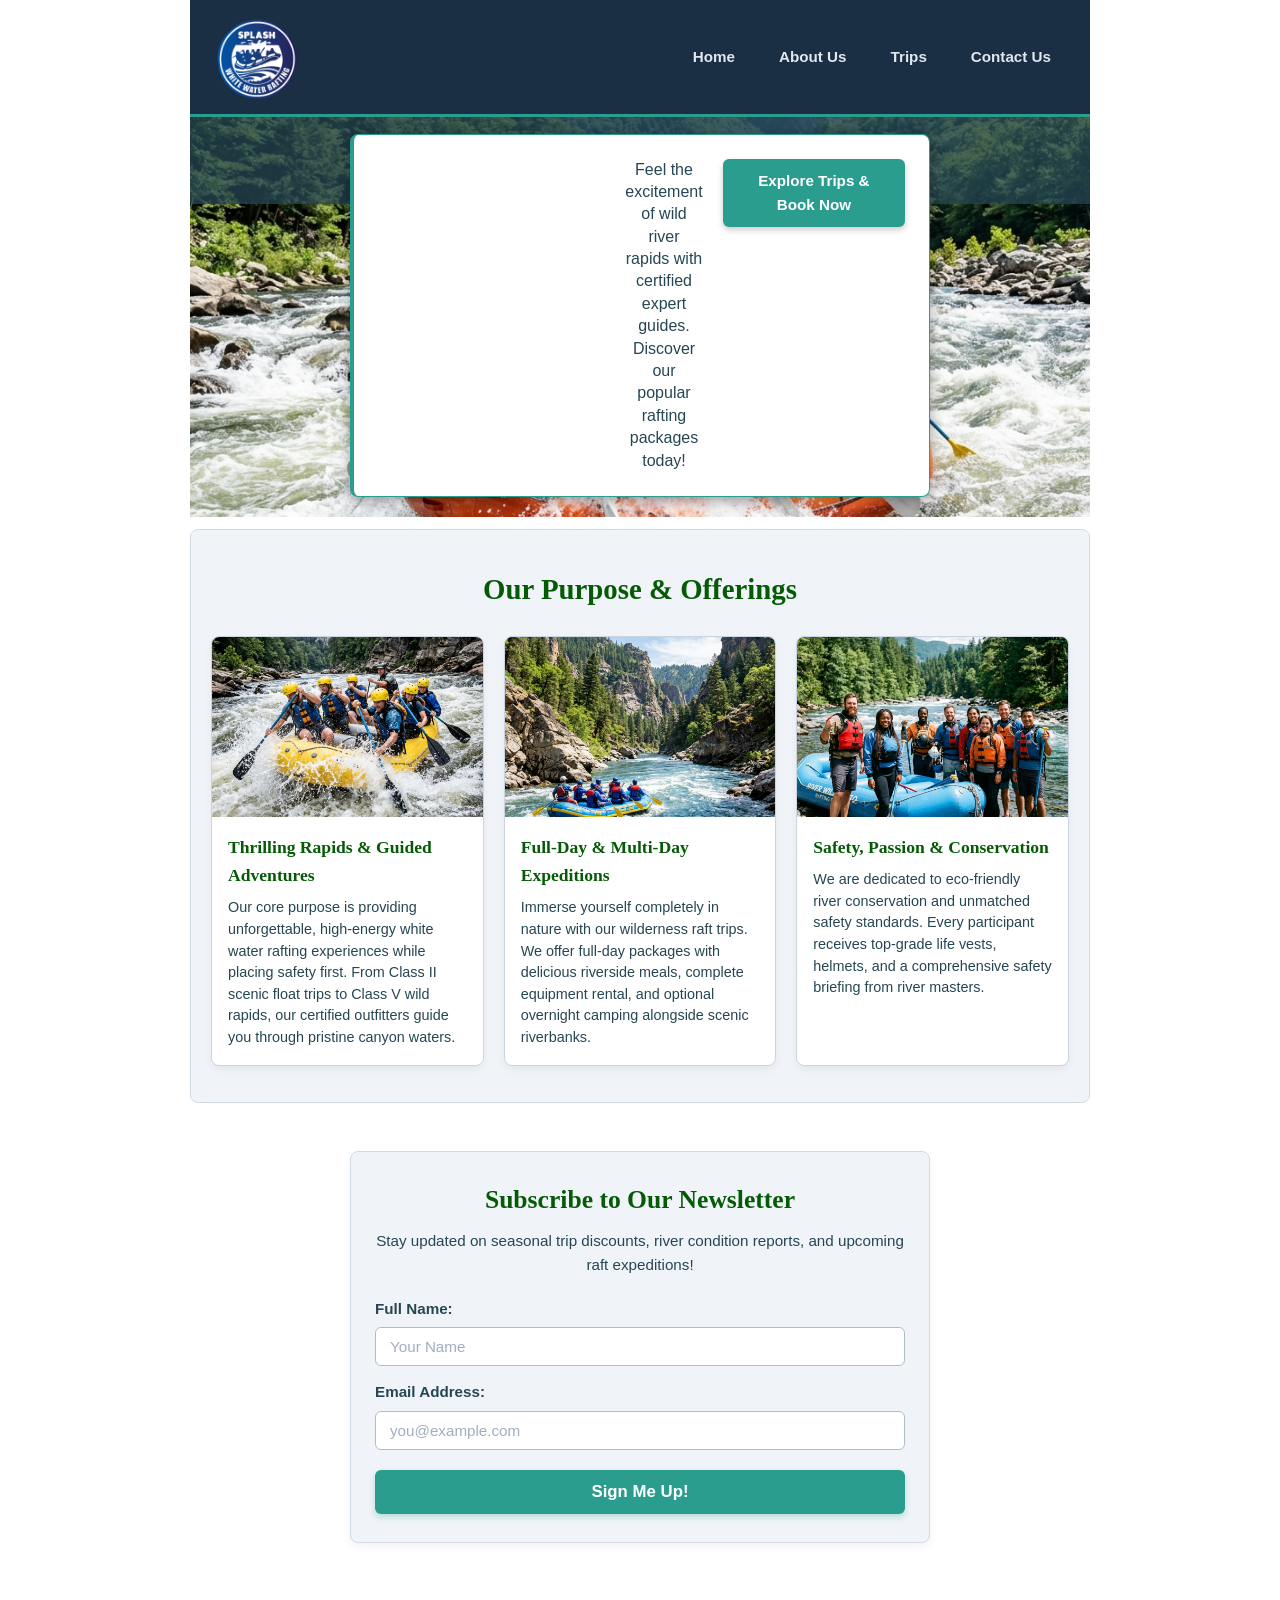
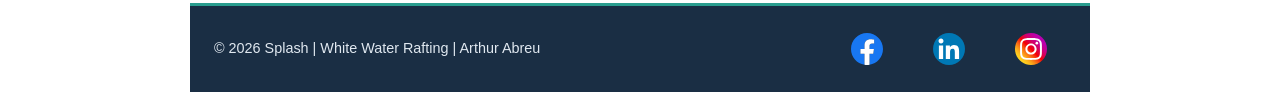
==== wwr/index.html @ dea3cf83 "feat: add About Us page with company history and adventure gallery" ====
<!DOCTYPE html>
<html lang="en-US">

<head>
    <meta charset="UTF-8">
    <meta name="viewport" content="width=device-width, initial-scale=1.0">
    <title>Home | Splash White Water Rafting</title>
    <meta name="description"
        content="Welcome to Splash White Water Rafting! Experience thrilling guided raft trips, breathtaking river views, and unforgettable wilderness adventures.">
    <meta name="author" content="Arthur Abreu">
    <link rel="stylesheet" href="styles/rafting.css">
</head>

<body>

    <header>
        <img src="images/logo.png" alt="Splash White Water Rafting Logo">
        <nav>
            <ul>
                <li><a href="index.html">Home</a></li>
                <li><a href="about.html">About Us</a></li>
                <li><a href="trips.html">Trips</a></li>
                <li><a href="contact.html">Contact Us</a></li>
            </ul>
        </nav>
    </header>

    <main>
        <!-- Hero Section -->
        <div class="hero">
            <img src="images/hero_rafting.png" alt="Thrilling white water rafting down wild river rapids with mountain views">
            <h1>Splash White Water Rafting</h1>
            <article class="hero-cta">
                <h2>Have An Adventure of a Lifetime!</h2>
                <p>Feel the excitement of wild river rapids with certified expert guides. Discover our popular rafting packages today!</p>
                <a href="trips.html" class="cta-button">Explore Trips &amp; Book Now</a>
            </article>
        </div>

        <!-- Purpose & Offerings Section (CSS Grid) -->
        <section class="purpose-offerings">
            <h2>Our Purpose &amp; Offerings</h2>
            <div class="offerings-grid">
                <article class="offering-card">
                    <img src="images/rapid_adventure.png" alt="Rafters conquering churning white water rapids">
                    <div class="card-content">
                        <h3>Thrilling Rapids &amp; Guided Adventures</h3>
                        <p>Our core purpose is providing unforgettable, high-energy white water rafting experiences while placing safety first. From Class II scenic float trips to Class V wild rapids, our certified outfitters guide you through pristine canyon waters.</p>
                    </div>
                </article>

                <article class="offering-card">
                    <img src="images/river_expedition.png" alt="Group of adventurers on a scenic river raft trip through canyon">
                    <div class="card-content">
                        <h3>Full-Day &amp; Multi-Day Expeditions</h3>
                        <p>Immerse yourself completely in nature with our wilderness raft trips. We offer full-day packages with delicious riverside meals, complete equipment rental, and optional overnight camping alongside scenic riverbanks.</p>
                    </div>
                </article>

                <article class="offering-card">
                    <img src="images/rafting_guides.png" alt="Friendly professional white water rafting guide team">
                    <div class="card-content">
                        <h3>Safety, Passion &amp; Conservation</h3>
                        <p>We are dedicated to eco-friendly river conservation and unmatched safety standards. Every participant receives top-grade life vests, helmets, and a comprehensive safety briefing from river masters.</p>
                    </div>
                </article>
            </div>
        </section>

        <!-- Newsletter Sign-Up Form Section -->
        <section class="newsletter-section">
            <div class="newsletter-container">
                <h2>Subscribe to Our Newsletter</h2>
                <p>Stay updated on seasonal trip discounts, river condition reports, and upcoming raft expeditions!</p>
                <form action="#" method="post" class="newsletter-form">
                    <div class="form-item">
                        <label for="fname">Full Name:</label>
                        <input type="text" id="fname" name="fname" placeholder="Your Name" required>
                    </div>
                    <div class="form-item">
                        <label for="email">Email Address:</label>
                        <input type="email" id="email" name="email" placeholder="you@example.com" required>
                    </div>
                    <button type="submit" class="submit-button">Sign Me Up!</button>
                </form>
            </div>
        </section>
    </main>

    <footer>
        <p>&#169; 2026 Splash | White Water Rafting | Arthur Abreu</p>
        <nav class="socialmedia">
            <a href="https://facebook.com" target="_blank">
                <img src="images/facebook.svg" alt="Visit our Facebook page">
            </a>
            <a href="https://linkedin.com" target="_blank">
                <img src="images/linkedin.svg" alt="Visit our LinkedIn page">
            </a>
            <a href="https://instagram.com" target="_blank">
                <img src="images/instagram.svg" alt="Visit our Instagram page">
            </a>
        </nav>
    </footer>

</body>

</html>
---- wwr/styles/rafting.css ----
:root {
  --primary-color: #055a05;
  --accent1-color: #264653;
  --accent2-color: #2a9d8f;
  --light-bg: #f0f4f8;
  --header-bg: #1a2e44;
  --footer-bg: #1a2e44;
  --nav-link-color: #e0e8f0;
  --heading-font: "Georgia", "Times New Roman", serif;
  --body-font: Arial, Helvetica, sans-serif;
  --max-width: 900px;
}

* {
  margin: 0;
  padding: 0;
  box-sizing: border-box;
}

body {
  font-family: var(--body-font);
  color: var(--accent1-color);
  background-color: #fff;
  line-height: 1.6;
}

h1,
h2,
h3 {
  font-family: var(--heading-font);
  color: var(--primary-color);
}

header {
  display: grid;
  grid-template-columns: auto 1fr;
  align-items: center;
  width: var(--max-width);
  margin: 0 auto;
  padding: 12px 20px;
  background-color: var(--header-bg);
  border-bottom: 3px solid var(--accent2-color);
}

header img {
  width: 90px;
  height: 90px;
  object-fit: contain;
}

nav {
  display: flex;
  justify-content: flex-end;
}

nav ul {
  display: flex;
  list-style: none;
  gap: 6px;
}

nav a {
  display: block;
  padding: 10px 18px;
  text-decoration: none;
  color: var(--nav-link-color);
  font-size: 0.95rem;
  font-weight: 600;
  border: 1px solid transparent;
  border-radius: 4px;
  transition: color 0.2s ease, background-color 0.2s ease, border-color 0.2s ease;
}

main {
  width: var(--max-width);
  margin: 0 auto;
}

.hero {
  position: relative;
  overflow: hidden;
}

.hero>img {
  display: block;
  width: 100%;
  height: 320px;
  object-fit: cover;
}

h1 {
  position: absolute;
  top: 0;
  width: 100%;
  padding: 18px 24px;
  text-align: center;
  font-size: 2rem;
  background-color: rgba(38, 70, 83, 0.75);
  color: #fff;
}

.hero article {
  display: flex;
  align-items: flex-start;
  gap: 20px;
  padding: 24px;
  background-color: #fff;
  border-left: 4px solid var(--accent2-color);
  margin: 0;
  position: absolute;
}

.hero article p {
  flex: 1;
  margin: 0;
  font-size: 1rem;
  color: var(--accent1-color);
}

.hero article img {
  width: 140px;
  height: 110px;
  object-fit: cover;
  border-radius: 6px;
  flex-shrink: 0;
  float: right;
}

.history {
  background-color: var(--light-bg);
  padding: 36px 24px;
  margin-top: 8px;
}

.history h2 {
  text-align: center;
  font-size: 1.8rem;
  margin-bottom: 24px;
  color: var(--primary-color);
}

.history-layout {
  display: grid;
  grid-template-columns: 1fr auto 1fr;
  gap: 24px;
  align-items: start;
}

.history-layout p {
  margin: 0;
  font-size: 0.95rem;
  line-height: 1.7;
  color: var(--accent1-color);
}

.history-layout img {
  width: 180px;
  height: 160px;
  object-fit: cover;
  border-radius: 6px;
  border: 3px solid var(--accent2-color);
  align-self: center;
}

.adventures {
  padding: 36px 24px;
  background-color: #fff;
  margin-top: 8px;
}

.adventures h2 {
  text-align: center;
  font-size: 1.8rem;
  margin-bottom: 28px;
  color: var(--primary-color);
}

.adventures-grid {
  display: flex;
  gap: 12px;
  justify-content: space-between;
}

.adventures-grid figure {
  flex: 1;
  display: flex;
  flex-direction: column;
  align-items: center;
  text-align: center;
  background-color: var(--light-bg);
  border-radius: 8px;
  overflow: hidden;
  border: 1px solid #d0dbe5;
}

.adventures-grid figure img {
  width: 100%;
  height: 130px;
  object-fit: cover;
  display: block;
}

.adventures-grid figcaption {
  padding: 8px 6px;
  font-size: 0.8rem;
  font-weight: 600;
  color: var(--accent1-color);
  line-height: 1.3;
}

footer {
  display: flex;
  justify-content: space-between;
  align-items: center;
  width: var(--max-width);
  margin: 0 auto;
  padding: 16px 24px;
  background-color: var(--footer-bg);
  border-top: 3px solid var(--accent2-color);
}

footer p {
  margin: 0;
  color: var(--nav-link-color);
  font-size: 0.9rem;
}

.socialmedia {
  display: flex;
  gap: 12px;
  align-items: center;
}

.socialmedia a {
  display: inline-flex;
  align-items: center;
  justify-content: center;
  text-decoration: none;
  transition: transform 0.2s ease, opacity 0.2s ease;
}

.socialmedia img {
  width: 32px;
  height: 32px;
  object-fit: contain;
}


.sr-only {
  position: absolute;
  width: 1px;
  height: 1px;
  padding: 0;
  margin: -1px;
  overflow: hidden;
  clip: rect(0, 0, 0, 0);
  white-space: nowrap;
  border: 0;
}

.company-info-header {
  text-align: center;
  margin: 28px 0 24px 0;
  padding: 0 16px;
}

.company-info-header h1 {
  position: static;
  background-color: transparent;
  color: var(--primary-color);
  font-size: 2.2rem;
  padding: 0 0 10px 0;
  margin: 0;
}

.company-address {
  font-size: 1.1rem;
  font-weight: bold;
  color: var(--accent1-color);
  margin-bottom: 4px;
}

.company-phone {
  font-size: 1rem;
  font-weight: bold;
  color: var(--accent1-color);
  margin-bottom: 4px;
}

.company-email a {
  color: var(--accent2-color);
  text-decoration: none;
  font-weight: 600;
}

.company-email a:hover {
  text-decoration: underline;
  color: var(--primary-color);
}

.contact-section {
  padding: 0 12px;
  margin-bottom: 36px;
}

.contact-grid {
  display: grid;
  grid-template-columns: 1fr 1fr;
  gap: 24px;
  align-items: stretch;
}

.map-container {
  width: 100%;
  height: 100%;
  min-height: 420px;
  border-radius: 8px;
  overflow: hidden;
  border: 2px solid var(--accent2-color);
  box-shadow: 0 4px 10px rgba(0, 0, 0, 0.08);
}

.map-container iframe {
  width: 100%;
  height: 100%;
  min-height: 420px;
  display: block;
}

.contact-form {
  display: flex;
  flex-direction: column;
  gap: 14px;
  background-color: var(--light-bg);
  padding: 24px;
  border-radius: 8px;
  border: 1px solid #d0dbe5;
  box-shadow: 0 4px 10px rgba(0, 0, 0, 0.05);
}

.form-item {
  display: flex;
  flex-direction: column;
  gap: 6px;
}

.form-item label {
  font-size: 0.95rem;
  font-weight: 600;
  color: var(--accent1-color);
}

.form-item input[type="text"],
.form-item input[type="email"],
.form-item textarea {
  width: 100%;
  padding: 10px 14px;
  font-family: var(--body-font);
  font-size: 0.95rem;
  border: 1px solid #b0bec5;
  border-radius: 6px;
  background-color: #fff;
  color: #2d3748;
  transition: border-color 0.2s ease, box-shadow 0.2s ease;
}

.form-item input::placeholder,
.form-item textarea::placeholder {
  color: #a0aec0;
}

.form-item input:focus,
.form-item textarea:focus {
  outline: none;
  border-color: var(--accent2-color);
  box-shadow: 0 0 0 3px rgba(42, 157, 143, 0.25);
}

.form-item textarea {
  resize: vertical;
  min-height: 100px;
}

.purpose-fieldset {
  border: 1px solid #cbd5e1;
  border-radius: 6px;
  padding: 12px 16px;
  background-color: #fff;
}

.purpose-fieldset legend {
  padding: 0 6px;
  font-size: 0.9rem;
  font-weight: 600;
  color: var(--accent1-color);
}

.radio-group {
  display: flex;
  flex-direction: column;
  gap: 8px;
  margin-top: 4px;
}

.radio-label {
  display: flex;
  align-items: center;
  gap: 10px;
  font-size: 0.9rem;
  color: var(--accent1-color);
  cursor: pointer;
}

.radio-label input[type="radio"] {
  accent-color: var(--accent2-color);
  width: 16px;
  height: 16px;
  cursor: pointer;
}

.checkbox-item {
  display: flex;
  align-items: center;
  gap: 10px;
  margin-top: 2px;
}

.checkbox-item input[type="checkbox"] {
  accent-color: var(--accent2-color);
  width: 18px;
  height: 18px;
  cursor: pointer;
}

.checkbox-item label {
  font-size: 0.9rem;
  color: var(--accent1-color);
  cursor: pointer;
  line-height: 1.4;
}

.submit-button {
  width: 100%;
  padding: 12px 20px;
  font-size: 1.05rem;
  font-weight: bold;
  color: #fff;
  background-color: var(--accent2-color);
  border: none;
  border-radius: 6px;
  cursor: pointer;
  transition: background-color 0.2s ease, transform 0.1s ease, box-shadow 0.2s ease;
  box-shadow: 0 3px 6px rgba(42, 157, 143, 0.3);
  margin-top: 6px;
}

.submit-button:hover {
  background-color: var(--primary-color);
  box-shadow: 0 4px 8px rgba(5, 90, 5, 0.4);
  transform: translateY(-2px);
}

.submit-button:active {
  transform: translateY(0);
}

.employees-section {
  background-color: var(--light-bg);
  padding: 36px 24px;
  margin-top: 12px;
  margin-bottom: 24px;
  border-radius: 8px;
  border: 1px solid #d0dbe5;
}

.employees-section h2 {
  text-align: center;
  font-size: 1.9rem;
  margin-bottom: 28px;
  color: var(--primary-color);
}

.employees-grid {
  display: grid;
  grid-template-columns: repeat(3, 1fr);
  gap: 24px;
}

.employee-card {
  display: flex;
  flex-direction: column;
  align-items: center;
  text-align: center;
  background-color: #fff;
  border-radius: 8px;
  overflow: hidden;
  border: 1px solid #cbd5e1;
  box-shadow: 0 4px 8px rgba(0, 0, 0, 0.05);
  transition: transform 0.2s ease, box-shadow 0.2s ease;
}

.employee-card:hover {
  transform: translateY(-4px);
  box-shadow: 0 8px 16px rgba(0, 0, 0, 0.1);
}

.employee-card img {
  width: 100%;
  height: 200px;
  object-fit: cover;
  display: block;
}

.employee-card figcaption {
  padding: 16px 12px;
  width: 100%;
}

.employee-card figcaption strong {
  display: block;
  font-size: 1.05rem;
  color: var(--primary-color);
  margin-bottom: 4px;
}

.employee-card figcaption span {
  display: block;
  font-size: 0.9rem;
  color: #555;
  font-style: italic;
}

/* --- Home Page Specific Styles --- */

/* Hero Image & CTA */
.hero > img {
  display: block;
  width: 100%;
  height: 400px;
  object-fit: cover;
}

.hero-cta {
  position: absolute;
  bottom: 20px;
  left: 50%;
  transform: translateX(-50%);
  background-color: rgba(26, 46, 68, 0.88);
  color: #fff;
  padding: 18px 24px;
  border-radius: 8px;
  text-align: center;
  width: 90%;
  max-width: 580px;
  box-shadow: 0 4px 14px rgba(0, 0, 0, 0.35);
  border: 1px solid var(--accent2-color);
}

.hero-cta h2 {
  color: #ffffff;
  font-size: 1.35rem;
  margin-bottom: 6px;
}

.hero-cta p {
  color: #e0e8f0;
  font-size: 0.95rem;
  margin-bottom: 12px;
  line-height: 1.4;
}

.cta-button {
  display: inline-block;
  background-color: var(--accent2-color);
  color: #fff;
  text-decoration: none;
  font-weight: bold;
  font-size: 0.95rem;
  padding: 10px 22px;
  border-radius: 6px;
  transition: background-color 0.2s ease, transform 0.2s ease, box-shadow 0.2s ease;
  box-shadow: 0 3px 6px rgba(0, 0, 0, 0.2);
}

.cta-button:hover {
  background-color: var(--primary-color);
  transform: translateY(-2px);
  box-shadow: 0 4px 10px rgba(0, 0, 0, 0.3);
}

/* Purpose & Offerings Grid Section */
.purpose-offerings {
  padding: 36px 20px;
  background-color: var(--light-bg);
  margin-top: 12px;
  border-radius: 8px;
  border: 1px solid #d0dbe5;
}

.purpose-offerings h2 {
  text-align: center;
  font-size: 1.8rem;
  margin-bottom: 24px;
  color: var(--primary-color);
}

.offerings-grid {
  display: grid;
  grid-template-columns: repeat(3, 1fr);
  gap: 20px;
}

.offering-card {
  background-color: #fff;
  border-radius: 8px;
  overflow: hidden;
  border: 1px solid #cbd5e1;
  box-shadow: 0 4px 8px rgba(0, 0, 0, 0.05);
  display: flex;
  flex-direction: column;
  transition: transform 0.2s ease, box-shadow 0.2s ease;
}

.offering-card:hover {
  transform: translateY(-4px);
  box-shadow: 0 8px 16px rgba(0, 0, 0, 0.1);
}

.offering-card img {
  width: 100%;
  height: 180px;
  object-fit: cover;
  display: block;
}

.offering-card .card-content {
  padding: 16px;
  flex: 1;
  display: flex;
  flex-direction: column;
}

.offering-card h3 {
  font-size: 1.1rem;
  margin-bottom: 8px;
  color: var(--primary-color);
}

.offering-card p {
  font-size: 0.9rem;
  color: var(--accent1-color);
  line-height: 1.5;
}

/* Newsletter Sign-up Section */
.newsletter-section {
  padding: 36px 20px;
  background-color: #fff;
  margin-top: 12px;
  margin-bottom: 24px;
}

.newsletter-container {
  max-width: 580px;
  margin: 0 auto;
  background-color: var(--light-bg);
  padding: 28px 24px;
  border-radius: 8px;
  border: 1px solid #d0dbe5;
  box-shadow: 0 4px 10px rgba(0, 0, 0, 0.05);
  text-align: center;
}

.newsletter-container h2 {
  font-size: 1.6rem;
  margin-bottom: 8px;
  color: var(--primary-color);
}

.newsletter-container p {
  font-size: 0.95rem;
  color: var(--accent1-color);
  margin-bottom: 20px;
}

.newsletter-form {
  display: flex;
  flex-direction: column;
  gap: 14px;
  text-align: left;
}

@media screen and (max-width: 768px) {
  .offerings-grid {
    grid-template-columns: 1fr;
  }

  .hero-cta {
    width: 95%;
    padding: 12px 16px;
  }
}
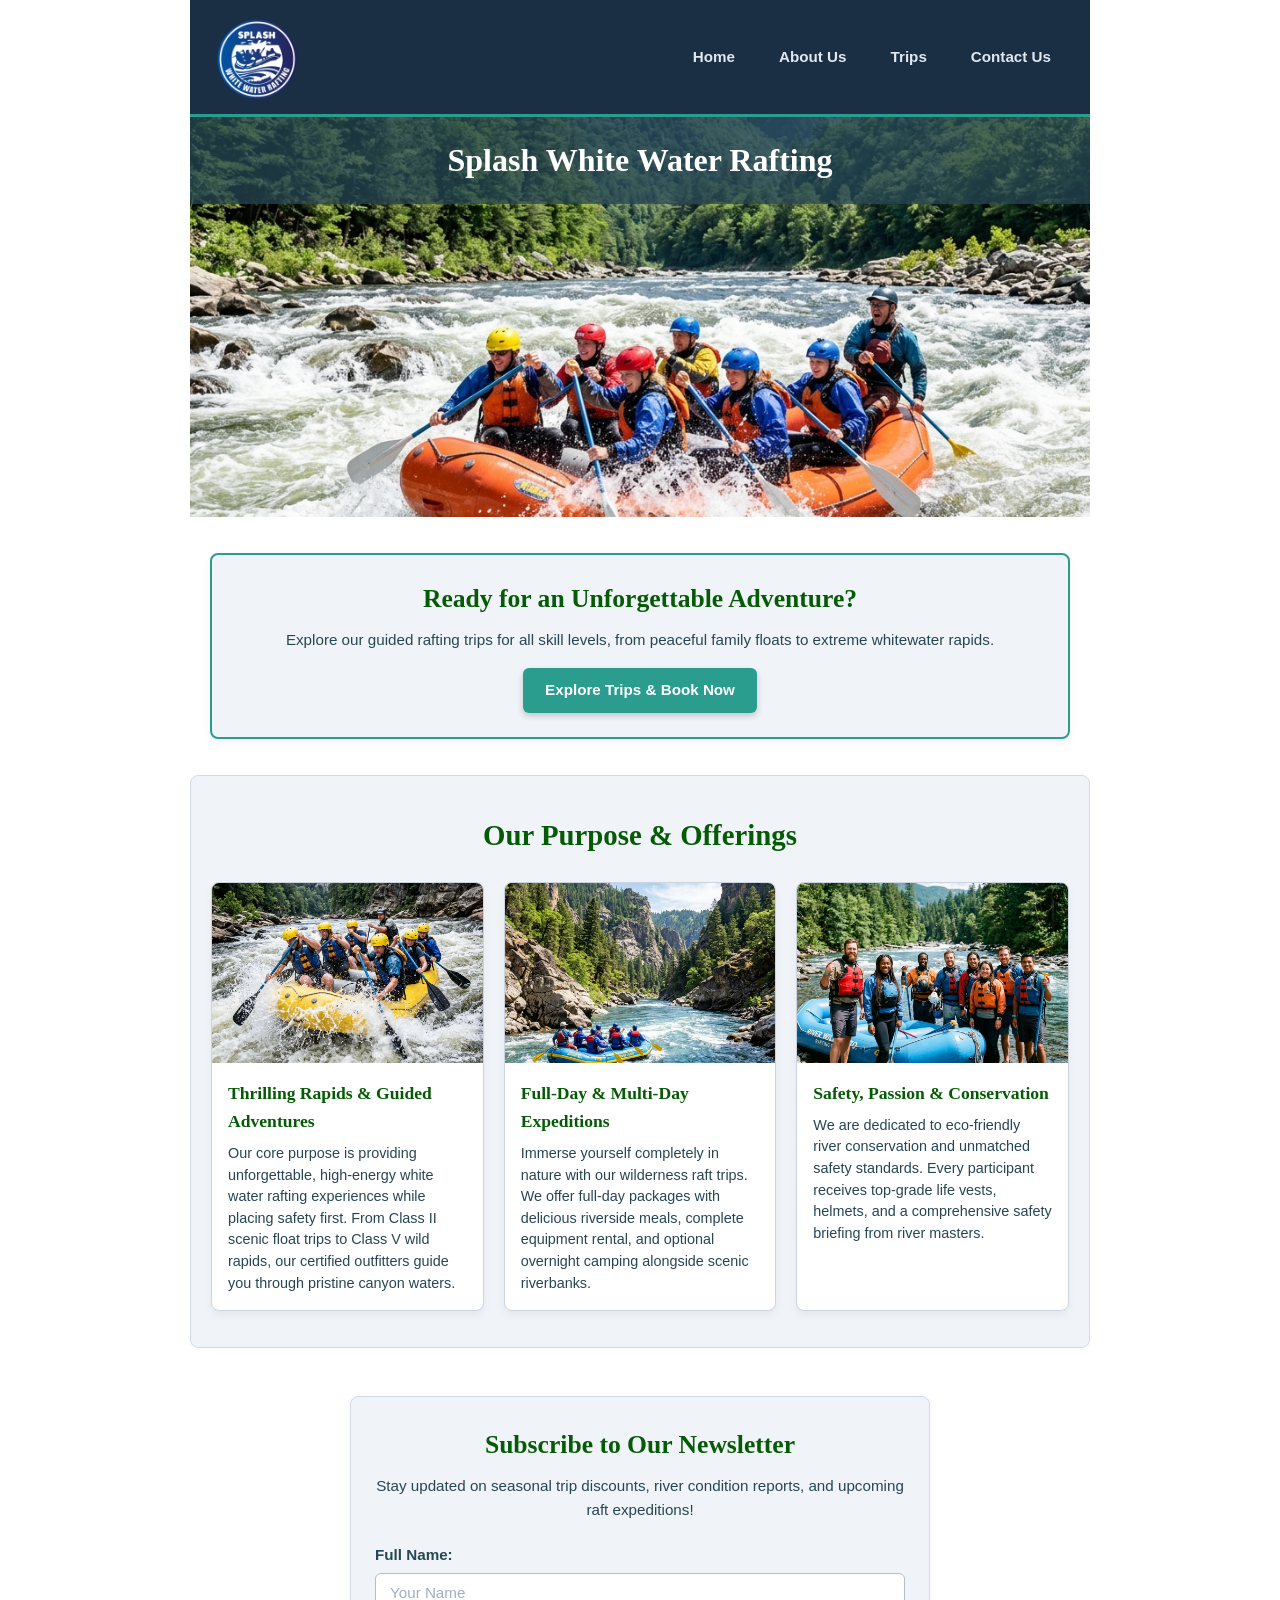
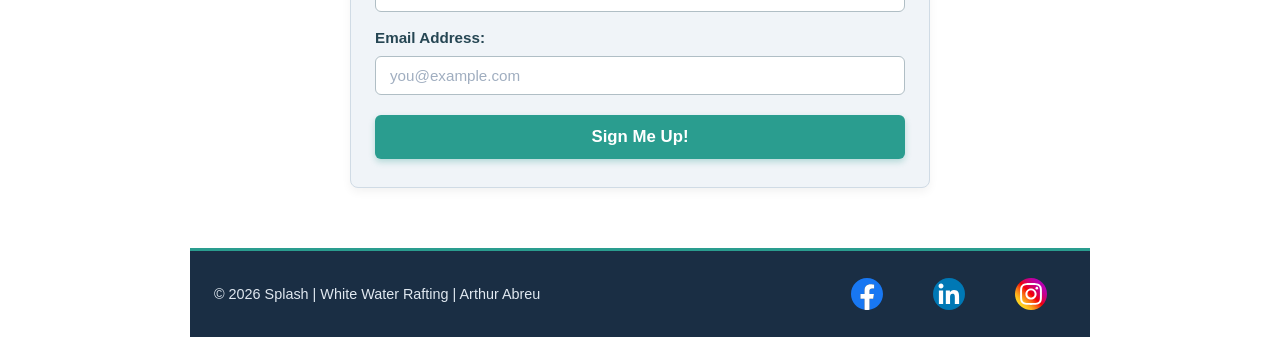
==== commit f11d873d: "feat: implement trips page with detailed expedition descriptions, comparison table, and updated home" ====
--- a/wwr/index.html
+++ b/wwr/index.html
@@ -30,12 +30,16 @@
         <div class="hero">
             <img src="images/hero_rafting.png" alt="Thrilling white water rafting down wild river rapids with mountain views">
             <h1>Splash White Water Rafting</h1>
-            <article class="hero-cta">
-                <h2>Have An Adventure of a Lifetime!</h2>
-                <p>Feel the excitement of wild river rapids with certified expert guides. Discover our popular rafting packages today!</p>
+        </div>
+
+        <!-- Call to Action Banner -->
+        <section class="home-cta-section">
+            <div class="home-cta-box">
+                <h2>Ready for an Unforgettable Adventure?</h2>
+                <p>Explore our guided rafting trips for all skill levels, from peaceful family floats to extreme whitewater rapids.</p>
                 <a href="trips.html" class="cta-button">Explore Trips &amp; Book Now</a>
-            </article>
-        </div>
+            </div>
+        </section>
 
         <!-- Purpose & Offerings Section (CSS Grid) -->
         <section class="purpose-offerings">
--- a/wwr/styles/rafting.css
+++ b/wwr/styles/rafting.css
@@ -690,8 +690,186 @@
   text-align: left;
 }
 
+/* --- Trips Page Specific Styles --- */
+
+/* Home & Trips CTA Section */
+.home-cta-section,
+.trips-cta-section {
+  padding: 24px 20px;
+  margin-top: 12px;
+}
+
+.home-cta-box,
+.trips-cta-box {
+  background-color: var(--light-bg);
+  border: 2px solid var(--accent2-color);
+  border-radius: 8px;
+  padding: 24px;
+  text-align: center;
+  box-shadow: 0 4px 10px rgba(0, 0, 0, 0.05);
+}
+
+.home-cta-box h2,
+.trips-cta-box h2 {
+  font-size: 1.6rem;
+  margin-bottom: 8px;
+  color: var(--primary-color);
+}
+
+.home-cta-box p,
+.trips-cta-box p {
+  font-size: 0.95rem;
+  color: var(--accent1-color);
+  margin-bottom: 16px;
+}
+
+
+/* Trips Descriptions Grid */
+.trips-descriptions {
+  padding: 36px 20px;
+  background-color: #fff;
+  margin-top: 12px;
+}
+
+.trips-descriptions h2 {
+  text-align: center;
+  font-size: 1.8rem;
+  margin-bottom: 24px;
+  color: var(--primary-color);
+}
+
+.trips-grid {
+  display: grid;
+  grid-template-columns: repeat(3, 1fr);
+  gap: 24px;
+}
+
+.trip-card {
+  background-color: var(--light-bg);
+  border-radius: 8px;
+  overflow: hidden;
+  border: 1px solid #d0dbe5;
+  box-shadow: 0 4px 10px rgba(0, 0, 0, 0.06);
+  display: flex;
+  flex-direction: column;
+  transition: transform 0.2s ease, box-shadow 0.2s ease;
+}
+
+.trip-card:hover {
+  transform: translateY(-4px);
+  box-shadow: 0 8px 18px rgba(0, 0, 0, 0.12);
+}
+
+.trip-card img {
+  width: 100%;
+  height: 200px;
+  object-fit: cover;
+  display: block;
+}
+
+.trip-details {
+  padding: 18px;
+  flex: 1;
+  display: flex;
+  flex-direction: column;
+}
+
+.trip-details h3 {
+  font-size: 1.25rem;
+  color: var(--primary-color);
+  margin-bottom: 4px;
+}
+
+.trip-tagline {
+  font-size: 0.85rem;
+  color: var(--accent2-color);
+  font-weight: bold;
+  margin-bottom: 10px;
+}
+
+.trip-details p {
+  font-size: 0.9rem;
+  color: var(--accent1-color);
+  line-height: 1.5;
+  margin-bottom: 12px;
+}
+
+.trip-features {
+  list-style: none;
+  margin-top: auto;
+  padding-top: 10px;
+  border-top: 1px dashed #cbd5e1;
+  font-size: 0.85rem;
+  color: #475569;
+}
+
+.trip-features li {
+  margin-bottom: 4px;
+}
+
+/* Trips Table Section */
+.trips-table-section {
+  padding: 36px 20px;
+  background-color: var(--light-bg);
+  margin-top: 12px;
+  margin-bottom: 24px;
+  border-radius: 8px;
+  border: 1px solid #d0dbe5;
+}
+
+.trips-table-section h2 {
+  text-align: center;
+  font-size: 1.8rem;
+  margin-bottom: 24px;
+  color: var(--primary-color);
+}
+
+.table-responsive {
+  overflow-x: auto;
+}
+
+.trips-table {
+  width: 100%;
+  border-collapse: collapse;
+  background-color: #fff;
+  border-radius: 8px;
+  overflow: hidden;
+  box-shadow: 0 4px 8px rgba(0, 0, 0, 0.05);
+}
+
+.trips-table th,
+.trips-table td {
+  padding: 12px 16px;
+  text-align: left;
+  font-size: 0.9rem;
+  border-bottom: 1px solid #e2e8f0;
+}
+
+.trips-table thead th {
+  background-color: var(--header-bg);
+  color: #fff;
+  font-weight: bold;
+  text-transform: uppercase;
+  font-size: 0.85rem;
+  letter-spacing: 0.5px;
+}
+
+.trips-table tbody tr:nth-child(even) {
+  background-color: #f8fafc;
+}
+
+.trips-table tbody tr:hover {
+  background-color: #e2e8f0;
+}
+
+.trips-table tbody th {
+  font-weight: bold;
+  color: var(--primary-color);
+}
+
 @media screen and (max-width: 768px) {
-  .offerings-grid {
+  .offerings-grid,
+  .trips-grid {
     grid-template-columns: 1fr;
   }
 
@@ -700,4 +878,5 @@
     padding: 12px 16px;
   }
 }
+
 
